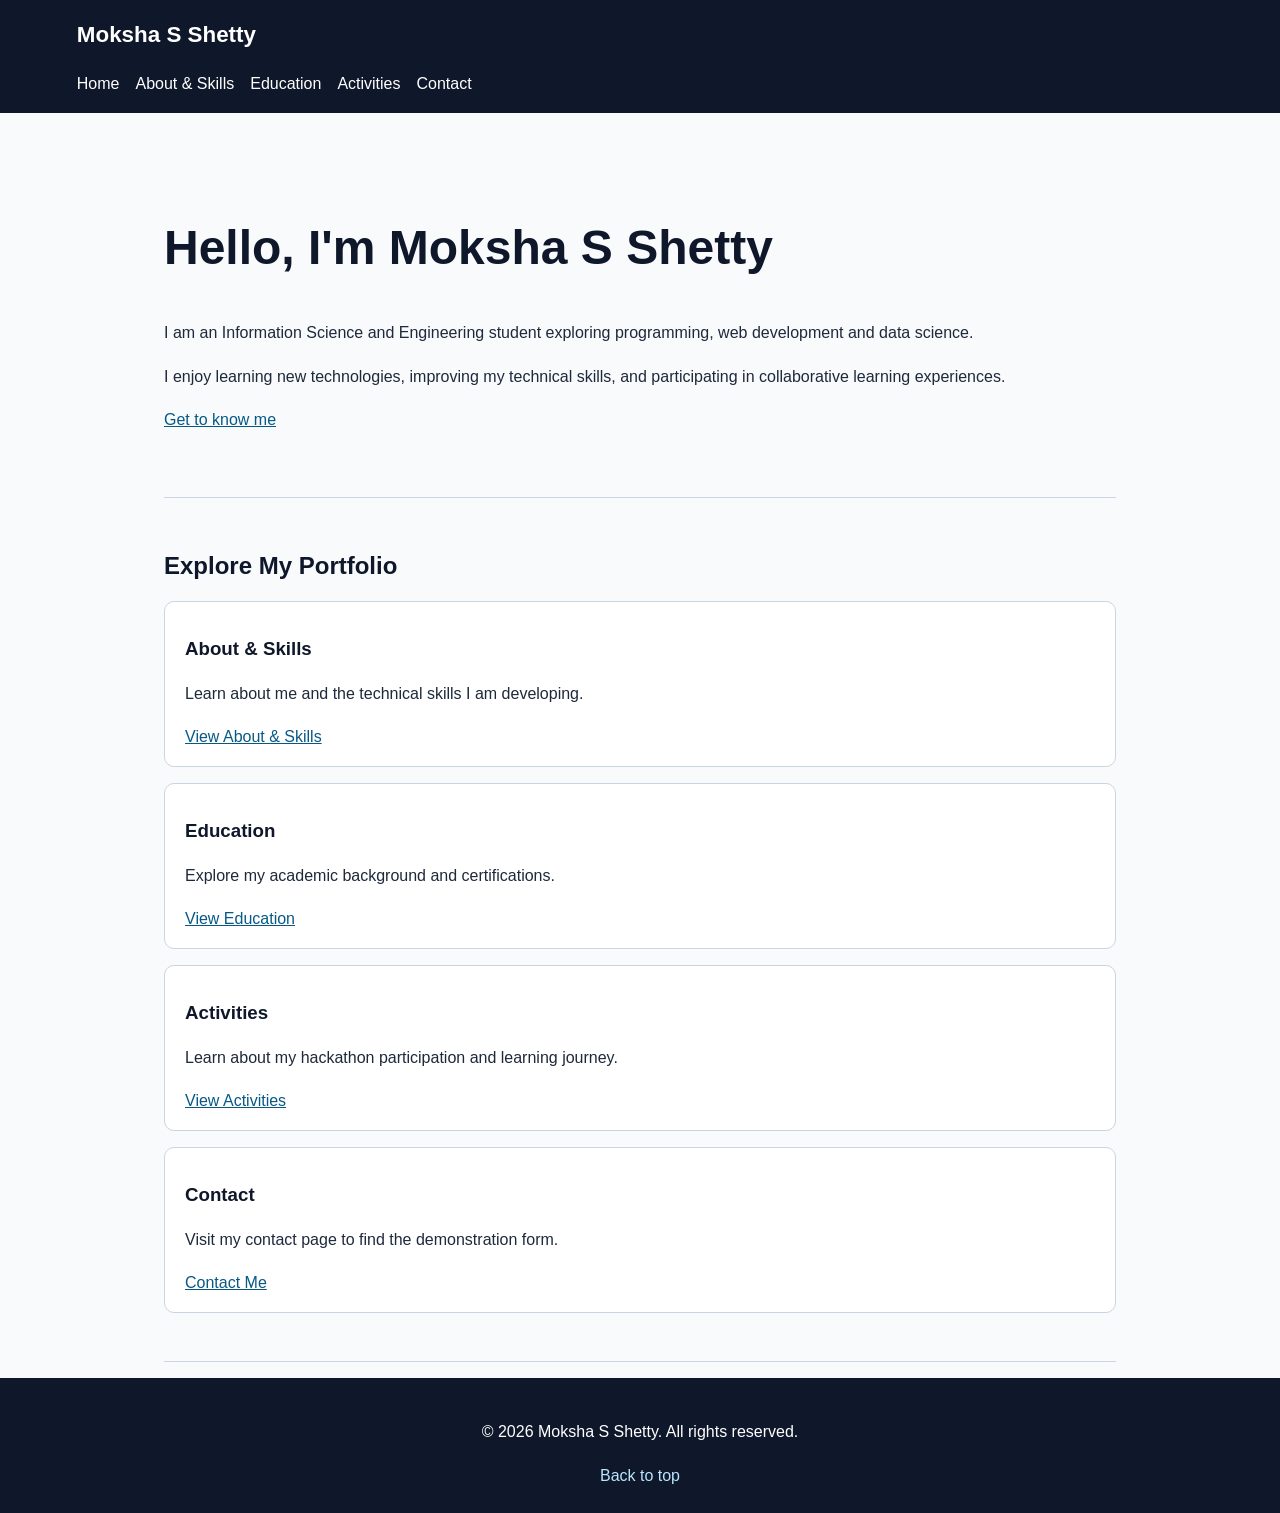
==== index.html @ a7cc7770 "Add files via upload" ====
<!DOCTYPE html>
<html lang="en">
<head>
    <meta charset="UTF-8">
    <meta name="viewport" content="width=device-width, initial-scale=1.0">

    <title>Lasya B Shetty | Student Portfolio</title>
    <meta name="description" content="Welcome to the portfolio of Moksha S Shetty, an Information Science and Engineering student interested in programming, cybersecurity, and data science.">
    <meta name="author" content="Moksha S Shetty">

    <link rel="stylesheet" href="style.css">
</head>

<body>
    <a class="skip-link" href="#main-content">
        Skip to main content
    </a>

    <header>
        <p><strong>Moksha S Shetty</strong></p>

        <nav aria-label="Main navigation">
            <ul>
                <li><a href="index.html" aria-current="page">Home</a></li>
                <li><a href="about.html">About &amp; Skills</a></li>
                <li><a href="education.html">Education</a></li>
                <li><a href="activities.html">Activities</a></li>
                <li><a href="contact.html">Contact</a></li>
            </ul>
        </nav>
    </header>

    <main id="main-content">
        <section class="intro" aria-labelledby="intro-heading">
            <h1 id="intro-heading">Hello, I'm Moksha S Shetty</h1>

            <p>
                I am an Information Science and Engineering student
                exploring programming, web development and data science.
            </p>

            <p>
                I enjoy learning new technologies, improving my
                technical skills, and participating in collaborative
                learning experiences.
            </p>

            <p>
                <a href="about.html">Get to know me</a>
            </p>
        </section>

        <section aria-labelledby="explore-heading">
            <h2 id="explore-heading">Explore My Portfolio</h2>

            <article class="card">
                <h3>About &amp; Skills</h3>
                <p>Learn about me and the technical skills I am developing.</p>
                <a href="about.html">View About &amp; Skills</a>
            </article>

            <article class="card">
                <h3>Education</h3>
                <p>Explore my academic background and certifications.</p>
                <a href="education.html">View Education</a>
            </article>

            <article class="card">
                <h3>Activities</h3>
                <p>Learn about my hackathon participation and learning journey.</p>
                <a href="activities.html">View Activities</a>
            </article>

            <article class="card">
                <h3>Contact</h3>
                <p>Visit my contact page to find the demonstration form.</p>
                <a href="contact.html">Contact Me</a>
            </article>
        </section>
    </main>

    <footer>
        <p>
            &copy; <time datetime="2026">2026</time>
            Moksha S Shetty. All rights reserved.
        </p>

        <nav aria-label="Footer navigation">
            <a href="#main-content">Back to top</a>
        </nav>
    </footer>
</body>
</html>
---- style.css ----
* {
            box-sizing: border-box;
        }

        html {
            scroll-behavior: smooth;
            scroll-padding-top: 1rem;
        }

        body {
            margin: 0;
            font-family: Arial, sans-serif;
            line-height: 1.7;
            color: #1e293b;
            background-color: #f8fafc;
        }

        a {
            color: #075985;
        }

        a:hover {
            color: #0c4a6e;
        }

        a:focus-visible,
        input:focus-visible,
        textarea:focus-visible,
        button:focus-visible,
        summary:focus-visible {
            outline: 3px solid #b45309;
            outline-offset: 4px;
        }

        .skip-link {
            position: absolute;
            top: -100px;
            left: 1rem;
            z-index: 10;
            padding: 0.75rem 1rem;
            background: #fff;
            color: #111827;
        }

        .skip-link:focus {
            top: 1rem;
        }

        header {
            background-color: #0f172a;
            color: #fff;
            padding: 1rem 6%;
        }

        header p {
            margin: 0;
            font-size: 1.4rem;
            font-weight: bold;
        }

        nav ul {
            display: flex;
            flex-wrap: wrap;
            gap: 1rem;
            list-style: none;
            padding: 0;
            margin-bottom: 0;
        }

        nav a {
            color: #fff;
            text-decoration: none;
        }

        nav a:hover {
            text-decoration: underline;
            color: #bae6fd;
        }

        main {
            max-width: 1000px;
            margin: auto;
            padding: 1rem 1.5rem;
        }

        section {
            padding: 2rem 0;
            border-bottom: 1px solid #cbd5e1;
        }

        h1, h2, h3 {
            line-height: 1.3;
            color: #0f172a;
        }

        h1 {
            font-size: clamp(2rem, 5vw, 3rem);
        }

        .intro {
            padding: 3rem 0;
        }

        .card {
            background: #fff;
            border: 1px solid #cbd5e1;
            border-radius: 10px;
            padding: 1rem 1.25rem;
            margin: 1rem 0;
        }

        .skills {
            display: flex;
            flex-wrap: wrap;
            gap: 0.6rem;
            padding: 0;
            list-style: none;
        }

        .skills li {
            background: #e0f2fe;
            color: #0c4a6e;
            border: 1px solid #7dd3fc;
            border-radius: 6px;
            padding: 0.4rem 0.75rem;
        }

        form {
            max-width: 600px;
        }

        label {
            display: block;
            margin-top: 1rem;
            font-weight: bold;
        }

        input, textarea {
            width: 100%;
            padding: 0.75rem;
            margin-top: 0.35rem;
            font: inherit;
            border: 1px solid #64748b;
            border-radius: 5px;
            background: #fff;
            color: #1e293b;
        }

        button {
            margin-top: 1rem;
            padding: 0.75rem 1.25rem;
            background: #075985;
            color: #fff;
            font: inherit;
            font-weight: bold;
            border: none;
            border-radius: 5px;
            cursor: pointer;
        }

        button:hover {
            background: #0c4a6e;
        }

        footer {
            padding: 1.5rem;
            text-align: center;
            background: #0f172a;
            color: #fff;
        }

        footer a {
            color: #bae6fd;
        }

        @media (prefers-reduced-motion: reduce) {
            html {
                scroll-behavior: auto;
            }
        }
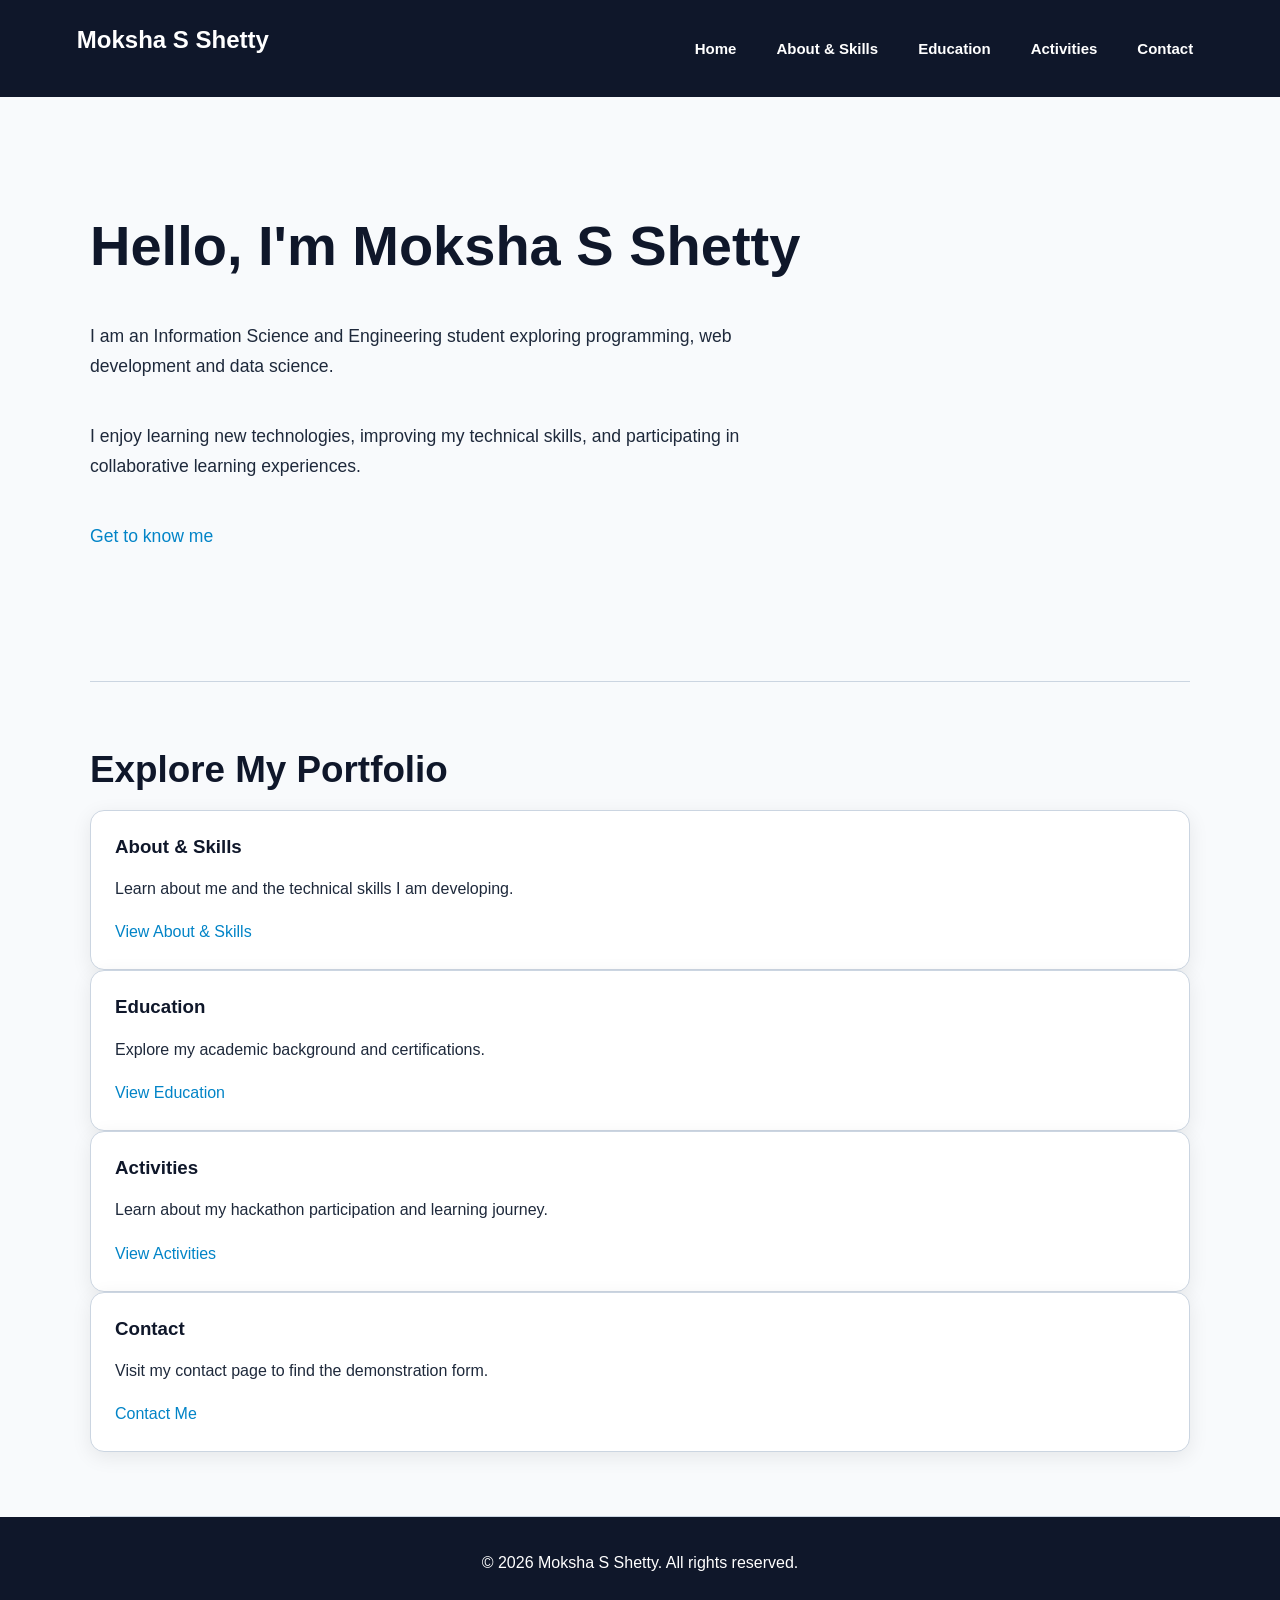
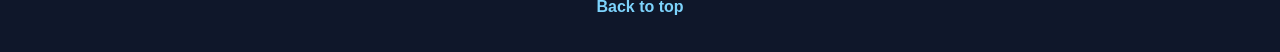
==== commit b6473b8b: "Updated portfolio with advanced responsive CSS" ====
--- a/index.html
+++ b/index.html
@@ -1,93 +1,93 @@
-<!DOCTYPE html>
-<html lang="en">
-<head>
-    <meta charset="UTF-8">
-    <meta name="viewport" content="width=device-width, initial-scale=1.0">
-
-    <title>Lasya B Shetty | Student Portfolio</title>
-    <meta name="description" content="Welcome to the portfolio of Moksha S Shetty, an Information Science and Engineering student interested in programming, cybersecurity, and data science.">
-    <meta name="author" content="Moksha S Shetty">
-
-    <link rel="stylesheet" href="style.css">
-</head>
-
-<body>
-    <a class="skip-link" href="#main-content">
-        Skip to main content
-    </a>
-
-    <header>
-        <p><strong>Moksha S Shetty</strong></p>
-
-        <nav aria-label="Main navigation">
-            <ul>
-                <li><a href="index.html" aria-current="page">Home</a></li>
-                <li><a href="about.html">About &amp; Skills</a></li>
-                <li><a href="education.html">Education</a></li>
-                <li><a href="activities.html">Activities</a></li>
-                <li><a href="contact.html">Contact</a></li>
-            </ul>
-        </nav>
-    </header>
-
-    <main id="main-content">
-        <section class="intro" aria-labelledby="intro-heading">
-            <h1 id="intro-heading">Hello, I'm Moksha S Shetty</h1>
-
-            <p>
-                I am an Information Science and Engineering student
-                exploring programming, web development and data science.
-            </p>
-
-            <p>
-                I enjoy learning new technologies, improving my
-                technical skills, and participating in collaborative
-                learning experiences.
-            </p>
-
-            <p>
-                <a href="about.html">Get to know me</a>
-            </p>
-        </section>
-
-        <section aria-labelledby="explore-heading">
-            <h2 id="explore-heading">Explore My Portfolio</h2>
-
-            <article class="card">
-                <h3>About &amp; Skills</h3>
-                <p>Learn about me and the technical skills I am developing.</p>
-                <a href="about.html">View About &amp; Skills</a>
-            </article>
-
-            <article class="card">
-                <h3>Education</h3>
-                <p>Explore my academic background and certifications.</p>
-                <a href="education.html">View Education</a>
-            </article>
-
-            <article class="card">
-                <h3>Activities</h3>
-                <p>Learn about my hackathon participation and learning journey.</p>
-                <a href="activities.html">View Activities</a>
-            </article>
-
-            <article class="card">
-                <h3>Contact</h3>
-                <p>Visit my contact page to find the demonstration form.</p>
-                <a href="contact.html">Contact Me</a>
-            </article>
-        </section>
-    </main>
-
-    <footer>
-        <p>
-            &copy; <time datetime="2026">2026</time>
-            Moksha S Shetty. All rights reserved.
-        </p>
-
-        <nav aria-label="Footer navigation">
-            <a href="#main-content">Back to top</a>
-        </nav>
-    </footer>
-</body>
+<!DOCTYPE html>
+<html lang="en">
+<head>
+    <meta charset="UTF-8">
+    <meta name="viewport" content="width=device-width, initial-scale=1.0">
+
+    <title>Moksha S Shetty | Student Portfolio</title>
+    <meta name="description" content="Welcome to the portfolio of Moksha S Shetty, an Information Science and Engineering student interested in programming, cybersecurity, and data science.">
+    <meta name="author" content="Moksha S Shetty">
+
+    <link rel="stylesheet" href="style.css">
+</head>
+
+<body>
+    <a class="skip-link" href="#main-content">
+        Skip to main content
+    </a>
+
+    <header>
+        <p><strong>Moksha S Shetty</strong></p>
+
+        <nav aria-label="Main navigation">
+            <ul>
+                <li><a href="index.html" aria-current="page">Home</a></li>
+                <li><a href="about.html">About &amp; Skills</a></li>
+                <li><a href="education.html">Education</a></li>
+                <li><a href="activities.html">Activities</a></li>
+                <li><a href="contact.html">Contact</a></li>
+            </ul>
+        </nav>
+    </header>
+
+    <main id="main-content">
+        <section class="intro" aria-labelledby="intro-heading">
+            <h1 id="intro-heading">Hello, I'm Moksha S Shetty</h1>
+
+            <p>
+                I am an Information Science and Engineering student
+                exploring programming, web development and data science.
+            </p>
+
+            <p>
+                I enjoy learning new technologies, improving my
+                technical skills, and participating in collaborative
+                learning experiences.
+            </p>
+
+            <p>
+                <a href="about.html">Get to know me</a>
+            </p>
+        </section>
+
+        <section aria-labelledby="explore-heading">
+            <h2 id="explore-heading">Explore My Portfolio</h2>
+
+            <article class="card">
+                <h3>About &amp; Skills</h3>
+                <p>Learn about me and the technical skills I am developing.</p>
+                <a href="about.html">View About &amp; Skills</a>
+            </article>
+
+            <article class="card">
+                <h3>Education</h3>
+                <p>Explore my academic background and certifications.</p>
+                <a href="education.html">View Education</a>
+            </article>
+
+            <article class="card">
+                <h3>Activities</h3>
+                <p>Learn about my hackathon participation and learning journey.</p>
+                <a href="activities.html">View Activities</a>
+            </article>
+
+            <article class="card">
+                <h3>Contact</h3>
+                <p>Visit my contact page to find the demonstration form.</p>
+                <a href="contact.html">Contact Me</a>
+            </article>
+        </section>
+    </main>
+
+    <footer>
+        <p>
+            &copy; <time datetime="2026">2026</time>
+            Moksha S Shetty. All rights reserved.
+        </p>
+
+        <nav aria-label="Footer navigation">
+            <a href="#main-content">Back to top</a>
+        </nav>
+    </footer>
+</body>
 </html>
--- a/style.css
+++ b/style.css
@@ -1,180 +1,447 @@
-* {
-            box-sizing: border-box;
-        }
-
-        html {
-            scroll-behavior: smooth;
-            scroll-padding-top: 1rem;
-        }
-
-        body {
-            margin: 0;
-            font-family: Arial, sans-serif;
-            line-height: 1.7;
-            color: #1e293b;
-            background-color: #f8fafc;
-        }
-
-        a {
-            color: #075985;
-        }
-
-        a:hover {
-            color: #0c4a6e;
-        }
-
-        a:focus-visible,
-        input:focus-visible,
-        textarea:focus-visible,
-        button:focus-visible,
-        summary:focus-visible {
-            outline: 3px solid #b45309;
-            outline-offset: 4px;
-        }
-
-        .skip-link {
-            position: absolute;
-            top: -100px;
-            left: 1rem;
-            z-index: 10;
-            padding: 0.75rem 1rem;
-            background: #fff;
-            color: #111827;
-        }
-
-        .skip-link:focus {
-            top: 1rem;
-        }
-
-        header {
-            background-color: #0f172a;
-            color: #fff;
-            padding: 1rem 6%;
-        }
-
-        header p {
-            margin: 0;
-            font-size: 1.4rem;
-            font-weight: bold;
-        }
-
-        nav ul {
-            display: flex;
-            flex-wrap: wrap;
-            gap: 1rem;
-            list-style: none;
-            padding: 0;
-            margin-bottom: 0;
-        }
-
-        nav a {
-            color: #fff;
-            text-decoration: none;
-        }
-
-        nav a:hover {
-            text-decoration: underline;
-            color: #bae6fd;
-        }
-
-        main {
-            max-width: 1000px;
-            margin: auto;
-            padding: 1rem 1.5rem;
-        }
-
-        section {
-            padding: 2rem 0;
-            border-bottom: 1px solid #cbd5e1;
-        }
-
-        h1, h2, h3 {
-            line-height: 1.3;
-            color: #0f172a;
-        }
-
-        h1 {
-            font-size: clamp(2rem, 5vw, 3rem);
-        }
-
-        .intro {
-            padding: 3rem 0;
-        }
-
-        .card {
-            background: #fff;
-            border: 1px solid #cbd5e1;
-            border-radius: 10px;
-            padding: 1rem 1.25rem;
-            margin: 1rem 0;
-        }
-
-        .skills {
-            display: flex;
-            flex-wrap: wrap;
-            gap: 0.6rem;
-            padding: 0;
-            list-style: none;
-        }
-
-        .skills li {
-            background: #e0f2fe;
-            color: #0c4a6e;
-            border: 1px solid #7dd3fc;
-            border-radius: 6px;
-            padding: 0.4rem 0.75rem;
-        }
-
-        form {
-            max-width: 600px;
-        }
-
-        label {
-            display: block;
-            margin-top: 1rem;
-            font-weight: bold;
-        }
-
-        input, textarea {
-            width: 100%;
-            padding: 0.75rem;
-            margin-top: 0.35rem;
-            font: inherit;
-            border: 1px solid #64748b;
-            border-radius: 5px;
-            background: #fff;
-            color: #1e293b;
-        }
-
-        button {
-            margin-top: 1rem;
-            padding: 0.75rem 1.25rem;
-            background: #075985;
-            color: #fff;
-            font: inherit;
-            font-weight: bold;
-            border: none;
-            border-radius: 5px;
-            cursor: pointer;
-        }
-
-        button:hover {
-            background: #0c4a6e;
-        }
-
-        footer {
-            padding: 1.5rem;
-            text-align: center;
-            background: #0f172a;
-            color: #fff;
-        }
-
-        footer a {
-            color: #bae6fd;
-        }
-
-        @media (prefers-reduced-motion: reduce) {
-            html {
-                scroll-behavior: auto;
-            }
-        }    +
+/* =====================================
+   1. CSS CUSTOM VARIABLES
+===================================== */
+
+:root {
+    --bg-color: #f8fafc;
+    --text-color: #1e293b;
+    --heading-color: #0f172a;
+    --primary-color: #0284c7;
+    --secondary-color: #0f172a;
+    --card-color: #ffffff;
+    --border-color: #cbd5e1;
+    --skill-bg: #e0f2fe;
+    --skill-text: #075985;
+    --shadow: 0 5px 20px rgba(0,0,0,0.08);
+    --radius: 14px;
+}
+
+/* =====================================
+   2. DARK MODE
+===================================== */
+
+@media (prefers-color-scheme: dark) {
+    :root {
+        --bg-color: #020617;
+        --text-color: #cbd5e1;
+        --heading-color: #f8fafc;
+        --primary-color: #38bdf8;
+        --secondary-color: #0f172a;
+        --card-color: #1e293b;
+        --border-color: #334155;
+        --skill-bg: #164e63;
+        --skill-text: #e0f2fe;
+        --shadow: 0 5px 20px rgba(0,0,0,0.3);
+    }
+}
+
+/* =====================================
+   3. GLOBAL RESET
+===================================== */
+
+* {
+    margin: 0;
+    padding: 0;
+    box-sizing: border-box;
+}
+
+html {
+    scroll-behavior: smooth;
+    scroll-padding-top: 1rem;
+}
+
+body {
+    font-family: Arial, sans-serif;
+    line-height: 1.7;
+    background: var(--bg-color);
+    color: var(--text-color);
+    transition: background 0.3s, color 0.3s;
+}
+
+img {
+    max-width: 100%;
+    height: auto;
+    display: block;
+}
+
+a {
+    color: var(--primary-color);
+    text-decoration: none;
+    transition: 0.3s;
+}
+
+a:hover {
+    opacity: 0.8;
+}
+
+/* =====================================
+   4. ACCESSIBILITY
+===================================== */
+
+a:focus-visible,
+input:focus-visible,
+textarea:focus-visible,
+button:focus-visible,
+summary:focus-visible {
+    outline: 3px solid #f59e0b;
+    outline-offset: 4px;
+}
+
+.skip-link {
+    position: absolute;
+    top: -100px;
+    left: 1rem;
+    z-index: 100;
+    padding: 0.75rem 1rem;
+    background: var(--card-color);
+    color: var(--text-color);
+}
+
+.skip-link:focus {
+    top: 1rem;
+}
+
+/* =====================================
+   5. HEADER AND NAVIGATION
+===================================== */
+
+header {
+    background: var(--secondary-color);
+    color: white;
+    padding: 1rem 6%;
+    display: flex;
+    flex-wrap: wrap;
+    justify-content: space-between;
+    align-items: center;
+    gap: 1rem;
+}
+
+header p {
+    font-size: 1.5rem;
+    font-weight: bold;
+}
+
+nav ul {
+    display: flex;
+    flex-wrap: wrap;
+    align-items: center;
+    gap: 1rem 1.5rem;
+    list-style: none;
+}
+
+nav a {
+    color: white;
+    font-weight: bold;
+}
+
+nav a:hover {
+    color: #7dd3fc;
+}
+
+/* =====================================
+   6. MAIN CONTENT
+===================================== */
+
+main {
+    width: min(100% - 2rem, 1100px);
+    margin: auto;
+}
+
+section {
+    padding: 3rem 0;
+    border-bottom: 1px solid var(--border-color);
+}
+
+h1, h2, h3 {
+    color: var(--heading-color);
+    line-height: 1.3;
+    margin-bottom: 1rem;
+}
+
+h1 {
+    font-size: clamp(2rem, 5vw, 3.5rem);
+}
+
+h2 {
+    font-size: clamp(1.6rem, 3vw, 2.3rem);
+}
+
+p {
+    margin-bottom: 1rem;
+}
+
+/* =====================================
+   7. HERO / INTRO SECTION
+===================================== */
+
+.intro {
+    padding: 5rem 0;
+    display: flex;
+    flex-direction: column;
+    justify-content: center;
+    gap: 1.5rem;
+}
+
+.intro h1 span {
+    color: var(--primary-color);
+}
+
+.intro p {
+    max-width: 650px;
+    font-size: 1.1rem;
+}
+
+/* =====================================
+   8. BUTTON DESIGN
+===================================== */
+
+button,
+.btn {
+    display: inline-block;
+    padding: 0.8rem 1.5rem;
+    background: var(--primary-color);
+    color: white;
+    border: none;
+    border-radius: 8px;
+    font: inherit;
+    font-weight: bold;
+    cursor: pointer;
+    transition: transform 0.3s, box-shadow 0.3s;
+}
+
+button:hover,
+.btn:hover {
+    transform: translateY(-3px);
+    box-shadow: var(--shadow);
+}
+
+/* =====================================
+   9. CSS GRID - PROJECTS
+===================================== */
+
+.projects-grid {
+    display: grid;
+    grid-template-columns: repeat(auto-fit, minmax(min(100%, 260px), 1fr));
+    gap: 1.5rem;
+}
+
+/* =====================================
+   10. CARD DESIGN
+===================================== */
+
+.card {
+    background: var(--card-color);
+    border: 1px solid var(--border-color);
+    border-radius: var(--radius);
+    padding: 1.5rem;
+    box-shadow: var(--shadow);
+    transition: transform 0.3s, box-shadow 0.3s;
+}
+
+.card:hover {
+    transform: translateY(-6px);
+    box-shadow: 0 12px 25px rgba(0,0,0,0.15);
+}
+
+/* =====================================
+   11. SKILLS SECTION
+===================================== */
+
+.skills {
+    display: flex;
+    flex-wrap: wrap;
+    gap: 0.8rem;
+    list-style: none;
+}
+
+.skills li {
+    background: var(--skill-bg);
+    color: var(--skill-text);
+    border: 1px solid var(--border-color);
+    border-radius: 25px;
+    padding: 0.5rem 1rem;
+    font-weight: bold;
+}
+
+/* =====================================
+   12. CONTACT FORM
+===================================== */
+
+form {
+    max-width: 600px;
+}
+
+label {
+    display: block;
+    margin-top: 1rem;
+    font-weight: bold;
+}
+
+input,
+textarea {
+    width: 100%;
+    padding: 0.85rem;
+    margin-top: 0.4rem;
+    font: inherit;
+    background: var(--card-color);
+    color: var(--text-color);
+    border: 1px solid var(--border-color);
+    border-radius: 8px;
+}
+
+textarea {
+    min-height: 140px;
+    resize: vertical;
+}
+
+/* =====================================
+   13. FOOTER
+===================================== */
+
+footer {
+    background: var(--secondary-color);
+    color: white;
+    text-align: center;
+    padding: 2rem 1rem;
+}
+
+footer a {
+    color: #7dd3fc;
+}
+
+/* =====================================
+   14. TABLET RESPONSIVE DESIGN
+===================================== */
+
+@media (min-width: 600px) {
+    main {
+        width: min(100% - 3rem, 1100px);
+    }
+
+    .intro {
+        padding: 6rem 0;
+    }
+}
+
+/* =====================================
+   15. DESKTOP RESPONSIVE DESIGN
+===================================== */
+
+@media (min-width: 900px) {
+    .intro {
+        min-height: 65vh;
+    }
+
+    section {
+        padding: 4rem 0;
+    }
+}
+
+/* =====================================
+   16. SMALL MOBILE RESPONSIVE DESIGN
+===================================== */
+
+@media (max-width: 480px) {
+    header {
+        flex-direction: column;
+        align-items: flex-start;
+    }
+
+    nav ul {
+        gap: 0.7rem 1rem;
+    }
+
+    .intro {
+        padding: 3rem 0;
+    }
+
+    .card {
+        padding: 1rem;
+    }
+}
+
+/* =====================================
+   17. REDUCED MOTION
+===================================== */
+
+@media (prefers-reduced-motion: reduce) {
+    html {
+        scroll-behavior: auto;
+    }
+
+    *,
+    *::before,
+    *::after {
+        animation-duration: 0.01ms !important;
+        transition-duration: 0.01ms !important;
+    }
+}
+
+/* ===== RESPONSIVE NAVIGATION ===== */
+
+/* Tablet and mobile */
+header {
+    display: flex;
+    flex-wrap: wrap;
+    align-items: center;
+    justify-content: space-between;
+    gap: 15px;
+    padding: 20px 6%;
+}
+
+header nav {
+    flex: 1 1 100%;
+}
+
+header nav ul {
+    display: flex;
+    flex-wrap: wrap;
+    justify-content: center;
+    align-items: center;
+    gap: 8px 16px;
+    list-style: none;
+    padding: 0;
+    margin: 0;
+}
+
+header nav ul li a {
+    display: block;
+    padding: 8px 10px;
+    text-decoration: none;
+    font-size: 15px;
+}
+
+/* Desktop */
+@media (min-width: 768px) {
+    header {
+        flex-wrap: nowrap;
+    }
+
+    header nav {
+        flex: 1 1 auto;
+    }
+
+    header nav ul {
+        justify-content: flex-end;
+        gap: 12px 20px;
+    }
+}
+
+/* Small mobile screens */
+@media (max-width: 480px) {
+    header {
+        flex-direction: column;
+        text-align: center;
+        padding: 15px 4%;
+    }
+
+    header nav ul {
+        gap: 5px 8px;
+    }
+
+    header nav ul li a {
+        font-size: 13px;
+        padding: 7px;
+    }
+}
